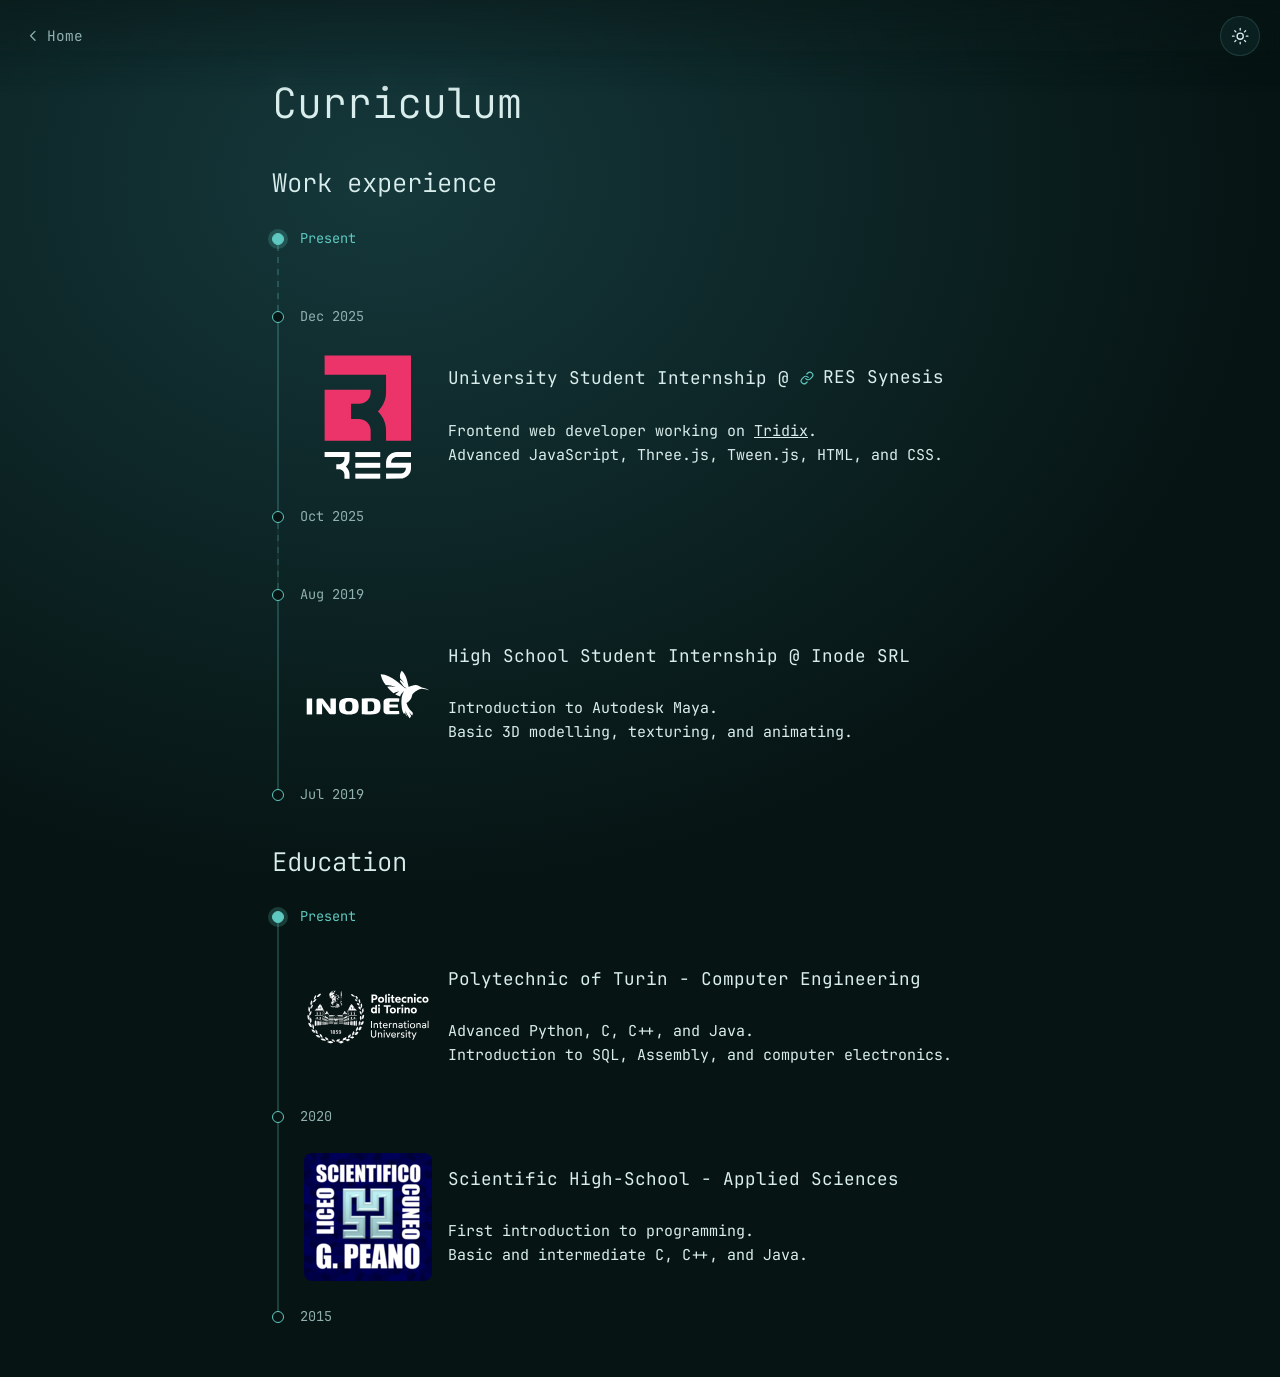
==== curriculum/index.html @ 131316e9 "Website V1.0" ====
<!DOCTYPE html>
<html lang="en" data-theme="dark">
	<head>
		<meta charset="UTF-8" />
		<meta name="viewport" content="width=device-width, initial-scale=1" />
		<meta name="author" content="Pietro Locatelli" />
		<title>Pietro Locatelli · Curriculum</title>
		<meta name="description" content="Work experience and education of Pietro Locatelli." />

		<link rel="preload" href="/assets/fonts/JetBrainsMono.woff2" as="font" type="font/woff2" crossorigin>
		<link rel="stylesheet" href="/styles/pages.css">
		<link rel="stylesheet" href="/styles/curriculum.css">

		<script>
			try {
				document.documentElement.dataset.theme =
					localStorage.getItem('theme') === 'light' ? 'light' : 'dark';
			} catch (e) {}
		</script>
		<script src="/scripts/theme.js" defer></script>
	</head>

	<body>
		<header class="topbar">
			<a class="back" href="/">
				<svg viewBox="0 0 24 24" fill="none" stroke="currentColor" stroke-width="1.75"
					 stroke-linecap="round" stroke-linejoin="round" aria-hidden="true" focusable="false">
					<path d="m15 18-6-6 6-6"/>
				</svg>
				Home
			</a>

			<button class="theme-toggle" id="theme-toggle" type="button" aria-label="Switch to light mode">
				<svg class="icon-sun" viewBox="0 0 24 24" fill="none" stroke="currentColor" stroke-width="1.75"
					 stroke-linecap="round" stroke-linejoin="round" aria-hidden="true" focusable="false">
					<circle cx="12" cy="12" r="4"/>
					<path d="M12 2v2M12 20v2M4.93 4.93l1.41 1.41M17.66 17.66l1.41 1.41M2 12h2M20 12h2M4.93 19.07l1.41-1.41M17.66 6.34l1.41-1.41"/>
				</svg>
				<svg class="icon-moon" viewBox="0 0 24 24" fill="none" stroke="currentColor" stroke-width="1.75"
					 stroke-linecap="round" stroke-linejoin="round" aria-hidden="true" focusable="false">
					<path d="M21 12.79A9 9 0 1 1 11.21 3 7 7 0 0 0 21 12.79z"/>
				</svg>
			</button>
		</header>

		<main class="page page--top">
			<div class="container container--wide">

				<!-- Central section. A sidebar can later sit next to this wrapper. -->
				<div class="cv-main">
					<h1>Curriculum</h1>
					<p class="lead"></p>

					<!-- ===== Timeline: work experience =====
						 Always one more marker than entries:
						 marker, entry, marker, entry, ..., marker.
						 The first marker is styled as "now". Copy this whole <section>
						 to make another timeline. -->
					<section class="timeline-section" aria-labelledby="work-heading">
						<h2 id="work-heading">Work experience</h2>

						<ol class="timeline">
							<li class="timeline-marker">Present</li>

							<li class="timeline-gap" aria-hidden="true"></li>

							<li class="timeline-marker"><time datetime="Dec 2025">Dec 2025</time></li>

							<li class="timeline-item">
								<article class="timeline-entry">
									<img class="entry-thumb show-on-dark"  src="/assets/images/logo-res-light.svg"
										 alt="RES Synesis" loading="lazy">
									<img class="entry-thumb show-on-light" src="/assets/images/logo-res-dark.svg"
										 alt="RES Synesis" loading="lazy">
									<h3>University Student Internship @ <a href="https://res-group.eu/gruppo-res/res-synesis/" target="_blank" rel="noopener noreferrer">
										RES Synesis</a></h3>
									<div class="entry-description">
										<p>Frontend web developer working on <a href="/projects/#tridix" style="text-decoration: underline;">
											Tridix</a>.<br>Advanced JavaScript, Three.js, Tween.js, HTML, and CSS.</p>
									</div>
								</article>
							</li>

							<li class="timeline-marker"><time datetime="Oct 2025">Oct 2025</time></li>

							<li class="timeline-gap" aria-hidden="true"></li>

							<li class="timeline-marker"><time datetime="Aug 2019">Aug 2019</time></li>

							<li class="timeline-item">
								<article class="timeline-entry">
									<img class="entry-thumb show-on-dark"  src="/assets/images/logo-inode-light.svg"
										 alt="Inode SRL" loading="lazy">
									<img class="entry-thumb show-on-light" src="/assets/images/logo-inode-dark.svg"
										 alt="Inode SRL" loading="lazy">
									<h3>High School Student Internship @ Inode SRL</h3>
									<div class="entry-description">
										<p>Introduction to Autodesk Maya.<br>Basic 3D modelling, texturing, and animating.</p>
									</div>
								</article>
							</li>

							<li class="timeline-marker"><time datetime="Jul 2019">Jul 2019</time></li>
						</ol>
					</section>

					<!-- ===== Timeline: education ===== -->
					<section class="timeline-section" aria-labelledby="education-heading">
						<h2 id="education-heading">Education</h2>

						<ol class="timeline">
							<li class="timeline-marker">Present</li>

							<li class="timeline-item">
								<article class="timeline-entry">
									<img class="entry-thumb show-on-dark"  src="/assets/images/logo-polito-light.svg"
										 alt="Polytechnic of Turin" loading="lazy">
									<img class="entry-thumb show-on-light" src="/assets/images/logo-polito-dark.svg"
										 alt="Polytechnic of Turin" loading="lazy">
									<h3>Polytechnic of Turin - Computer Engineering</h3>
									<div class="entry-description">
										<p>Advanced Python, C, C++, and Java.<br>Introduction to SQL, Assembly, and computer electronics.</p>
									</div>
								</article>
							</li>

							<li class="timeline-marker"><time datetime="2020">2020</time></li>

							<li class="timeline-item">
								<article class="timeline-entry">
									<img class="entry-thumb" src="/assets/images/logo-liceo.png"
										 alt="Scientific High-School">
									<h3>Scientific High-School - Applied Sciences</h3>
									<div class="entry-description">
										<p>First introduction to programming.<br>Basic and intermediate C, C++, and Java.</p>
									</div>
								</article>
							</li>

							<li class="timeline-marker"><time datetime="2015">2015</time></li>
						</ol>
					</section>
				</div>

			</div>
		</main>
	</body>
</html>
---- styles/pages.css ----
/* Shared styles for the static pages (Contacts, Curriculum, Projects) */

@font-face {
  font-family: "JetBrains Mono";
  src: url("/assets/fonts/JetBrainsMono.woff2") format("woff2");
  font-weight: 100 800;
  font-style: normal;
  font-display: swap;
}

/* ---------- Theme tokens ---------- */
/* Dark is the default so the pages match the homepage, also with JS disabled */
:root,
:root[data-theme="dark"] {
  color-scheme: dark;
  --bg: #061413;
  --bg-glow: #15383b;
  --surface: rgb(21 56 59 / 0.35);
  --surface-hover: rgb(21 56 59 / 0.7);
  --border: rgb(140 210 205 / 0.16);
  --border-hover: rgb(110 220 210 / 0.45);
  --text: #d9eeec;
  --muted: #8fb0ae;
  --accent: #5ec9c0;
}

:root[data-theme="light"] {
  color-scheme: light;
  --bg: #e1edeb;
  --bg-glow: #f8fcfb;
  --surface: rgb(255 255 255 / 0.6);
  --surface-hover: rgb(255 255 255 / 0.95);
  --border: rgb(6 20 19 / 0.14);
  --border-hover: rgb(11 111 114 / 0.5);
  --text: #0b1f20;
  --muted: #4a6866;
  --accent: #0b6f72;
}

/* ---------- Base ---------- */
*,
*::before,
*::after {
  box-sizing: border-box;
}

body {
  margin: 0;
  min-height: 100vh;
  font-family: "JetBrains Mono", ui-monospace, "SF Mono", Menlo, Consolas, monospace;
  font-size: 15px;
  line-height: 1.6;
  font-synthesis: none;
  color: var(--text);
  background: var(--bg) radial-gradient(ellipse at 30% 20%, var(--bg-glow), var(--bg) 70%) fixed;
  -webkit-font-smoothing: antialiased;
}

a {
  color: inherit;
  text-decoration: none;
}

:focus-visible {
  outline: 2px solid var(--accent);
  outline-offset: 3px;
  border-radius: 6px;
}

h1 {
  margin: 0 0 1rem;
  font-size: clamp(1.9rem, 5vw, 2.6rem);
  font-weight: 300;
  line-height: 1.15;
}

/* ---------- Top bar: back link (left) + theme toggle (right) ---------- */
.topbar {
  position: fixed;
  inset: 0 0 auto 0;
  z-index: 10;
  display: flex;
  align-items: center;
  justify-content: space-between;
  padding: 1rem 1.25rem;
}

.back {
  display: inline-flex;
  align-items: center;
  gap: 0.35rem;
  padding: 0.5rem 0.75rem 0.5rem 0.25rem;
  color: var(--muted);
  font-size: 0.9rem;
  transition: color 0.2s;
}
.back:hover {
  color: var(--text);
}
.back svg {
  width: 1.1rem;
  height: 1.1rem;
}

.theme-toggle {
  display: grid;
  place-items: center;
  width: 2.5rem;
  height: 2.5rem;
  padding: 0;
  border: 1px solid var(--border);
  border-radius: 50%;
  background: var(--surface);
  color: var(--text);
  cursor: pointer;
  transition: border-color 0.2s, background-color 0.2s;
}
.theme-toggle:hover {
  border-color: var(--border-hover);
  background: var(--surface-hover);
}
.theme-toggle svg {
  display: block;
  width: 1.15rem;
  height: 1.15rem;
}
/* Show the icon of the mode you will switch to */
.theme-toggle .icon-moon {
  display: none;
}
:root[data-theme="light"] .theme-toggle .icon-sun {
  display: none;
}
:root[data-theme="light"] .theme-toggle .icon-moon {
  display: block;
}

/* ---------- Page layout ---------- */
.page {
  min-height: 100vh;
  display: grid;
  align-content: center;
  justify-items: center;
  padding: 5rem 1.5rem 3rem;
}

.container {
  width: 100%;
  max-width: 34rem;
}

.lead {
  margin: 0 0 2.5rem;
  max-width: 46ch;
  color: var(--muted);
}

/* ---------- Contact list ---------- */
.contact-list {
  margin: 0;
  padding: 0;
  list-style: none;
  border-top: 1px solid var(--border);
}

.contact-list li {
  border-bottom: 1px solid var(--border);
}

.contact-link {
  display: flex;
  align-items: center;
  gap: 1.1rem;
  padding: 1.2rem 0.25rem;
  font-size: 1.05rem;
  transition: color 0.2s, padding-left 0.2s;
}
.contact-link:hover {
  color: var(--accent);
  padding-left: 0.75rem;
}

.contact-link svg {
  flex: none;
  width: 1.5rem;
  height: 1.5rem;
  color: var(--accent);
}

.contact-link span {
  min-width: 0;
  overflow-wrap: anywhere;
}

/* Top bar (blur) */
.topbar::before {
  content: "";
  position: absolute;
  inset: 0 0 -1.25rem 0;
  z-index: -1;
  pointer-events: none;
  background: linear-gradient(to bottom, color-mix(in srgb, var(--bg) 45%, transparent), transparent);
  -webkit-backdrop-filter: blur(10px);
  backdrop-filter: blur(10px);
  -webkit-mask-image: -webkit-linear-gradient(to bottom, #000 55%, transparent);
  mask-image: linear-gradient(to bottom, #000 55%, transparent);
}
.page--top {
  align-content: start;
}
.container--wide {
  max-width: 46rem;
}

/* Hyperlink styling with icon for the headings */
article h2 a,
article h3 a {
  display: inline-flex;
  align-items: center;
  gap: 0.5em;
}

article h2 a::before,
article h3 a::before {
  content: "";
  flex: none;
  width: 0.8em;
  height: 0.8em;
  background-color: var(--accent);
  -webkit-mask: url("data:image/svg+xml,%3Csvg xmlns='http://www.w3.org/2000/svg' viewBox='0 0 24 24' fill='none' stroke='black' stroke-width='2' stroke-linecap='round' stroke-linejoin='round'%3E%3Cpath d='M10 13a5 5 0 0 0 7.54.54l3-3a5 5 0 0 0-7.07-7.07l-1.72 1.71'/%3E%3Cpath d='M14 11a5 5 0 0 0-7.54-.54l-3 3a5 5 0 0 0 7.07 7.07l1.71-1.71'/%3E%3C/svg%3E") center / contain no-repeat;
  mask: url("data:image/svg+xml,%3Csvg xmlns='http://www.w3.org/2000/svg' viewBox='0 0 24 24' fill='none' stroke='black' stroke-width='2' stroke-linecap='round' stroke-linejoin='round'%3E%3Cpath d='M10 13a5 5 0 0 0 7.54.54l3-3a5 5 0 0 0-7.07-7.07l-1.72 1.71'/%3E%3Cpath d='M14 11a5 5 0 0 0-7.54-.54l-3 3a5 5 0 0 0 7.07 7.07l1.71-1.71'/%3E%3C/svg%3E") center / contain no-repeat;
}

article a {
  transition: color 0.2s;
}

article a:hover {
  color: var(--accent);
}

/* Theme-specific images: dark is the default, matching pages.css */
:root:not([data-theme="light"]) .show-on-light,
:root[data-theme="light"] .show-on-dark {
  display: none;
}

/* ---------- Reduced motion ---------- */
@media (prefers-reduced-motion: reduce) {
  *,
  *::before,
  *::after {
    transition: none !important;
  }
}
---- styles/curriculum.css ----
/* Curriculum page (central section). Load after pages.css. */

/* ---------- Sections ---------- */
.timeline-section + .timeline-section {
  margin-top: 2.5rem;
}

.timeline-section h2 {
  margin: 0 0 1.75rem;
  font-size: 1.6rem;
  font-weight: 300;
  line-height: 1.2;
}

/* ---------- Timeline ---------- */

/* An <ol> that alternates date markers and entries */
.timeline {
  --dot: 0.75rem;
  --marker-h: 1.5rem;
  --thumb: 8rem;

  position: relative;
  margin: 0;
  padding: 0;
  list-style: none;
}

/* The vertical line: runs from the first dot's center to the last dot's center */
.timeline::before {
  content: "";
  position: absolute;
  top: calc(var(--marker-h) / 2);
  bottom: calc(var(--marker-h) / 2);
  left: calc(var(--dot) / 2);
  width: 1px;
  background: var(--border-hover);
  transform: translateX(-50%);
}

/* Empty period: covers the line with background-colored dashes */
.timeline-gap {
  position: relative;
  height: 54px;
}

.timeline-gap::before {
  content: "";
  position: absolute;
  top: 0;
  bottom: 0;
  left: calc(var(--dot) / 2);
  width: 1px;
  transform: translateX(-50%);
  background: repeating-linear-gradient(to bottom, var(--bg) 0 6px, transparent 6px 12px);
}

/* Date marker: a dot on the line plus its label */
.timeline-marker {
  position: relative;
  display: flex;
  align-items: center;
  gap: 1rem;
  height: var(--marker-h);
  color: var(--muted);
  font-size: 0.85rem;
}
.timeline-marker::before {
  content: "";
  flex: none;
  width: var(--dot);
  height: var(--dot);
  box-sizing: border-box;
  border: 1.5px solid var(--accent);
  border-radius: 50%;
  background: var(--bg);
}

/* The first marker is the present */
.timeline-marker:first-child {
  color: var(--accent);
}
.timeline-marker:first-child::before {
  border-color: var(--accent);
  background: var(--accent);
  box-shadow: 0 0 0 4px color-mix(in srgb, var(--accent) 22%, transparent);
}

/* ---------- Entry ---------- */
.timeline-item {
  padding: 1.5rem 0 1.5rem calc(var(--dot) + 1.25rem);
}

.timeline-entry {
  display: grid;
  grid-template-columns: var(--thumb) 1fr;
  align-items: center;
  column-gap: 1rem;
}
/* No photo: the title takes the full width */
.timeline-entry:not(:has(.entry-thumb)) {
  grid-template-columns: 1fr;
}

.entry-thumb {
  display: block;
  width: var(--thumb);
  height: var(--thumb);
  object-fit: contain;
  border: 0px solid var(--border);
  border-radius: 8px;
  padding: 0rem;

  grid-row: 1 / span 2;
  align-self: start;
}

.timeline-entry h3 {
  margin: 0;
  font-size: 1.1rem;
  font-weight: 400;
  line-height: 1.3;
}

/* Description sits below the photo + title row, full width.
   To tuck it under the title instead (to the right of the photo), use:
.entry-description {
  grid-column: 1 / -1;
  max-width: 62ch;
}*/

.entry-description {
  grid-column: 2;
}

.entry-description p {
  margin: 0 0 1em;
}

.entry-description p:last-child {
  margin-bottom: 0;
}

@media (max-width: 480px) {
  .timeline {
    --thumb: 3.75rem;
  }
  .timeline-item {
    padding-left: calc(var(--dot) + 1rem);
  }
  .timeline-entry h3 {
    font-size: 1rem;
  }
}
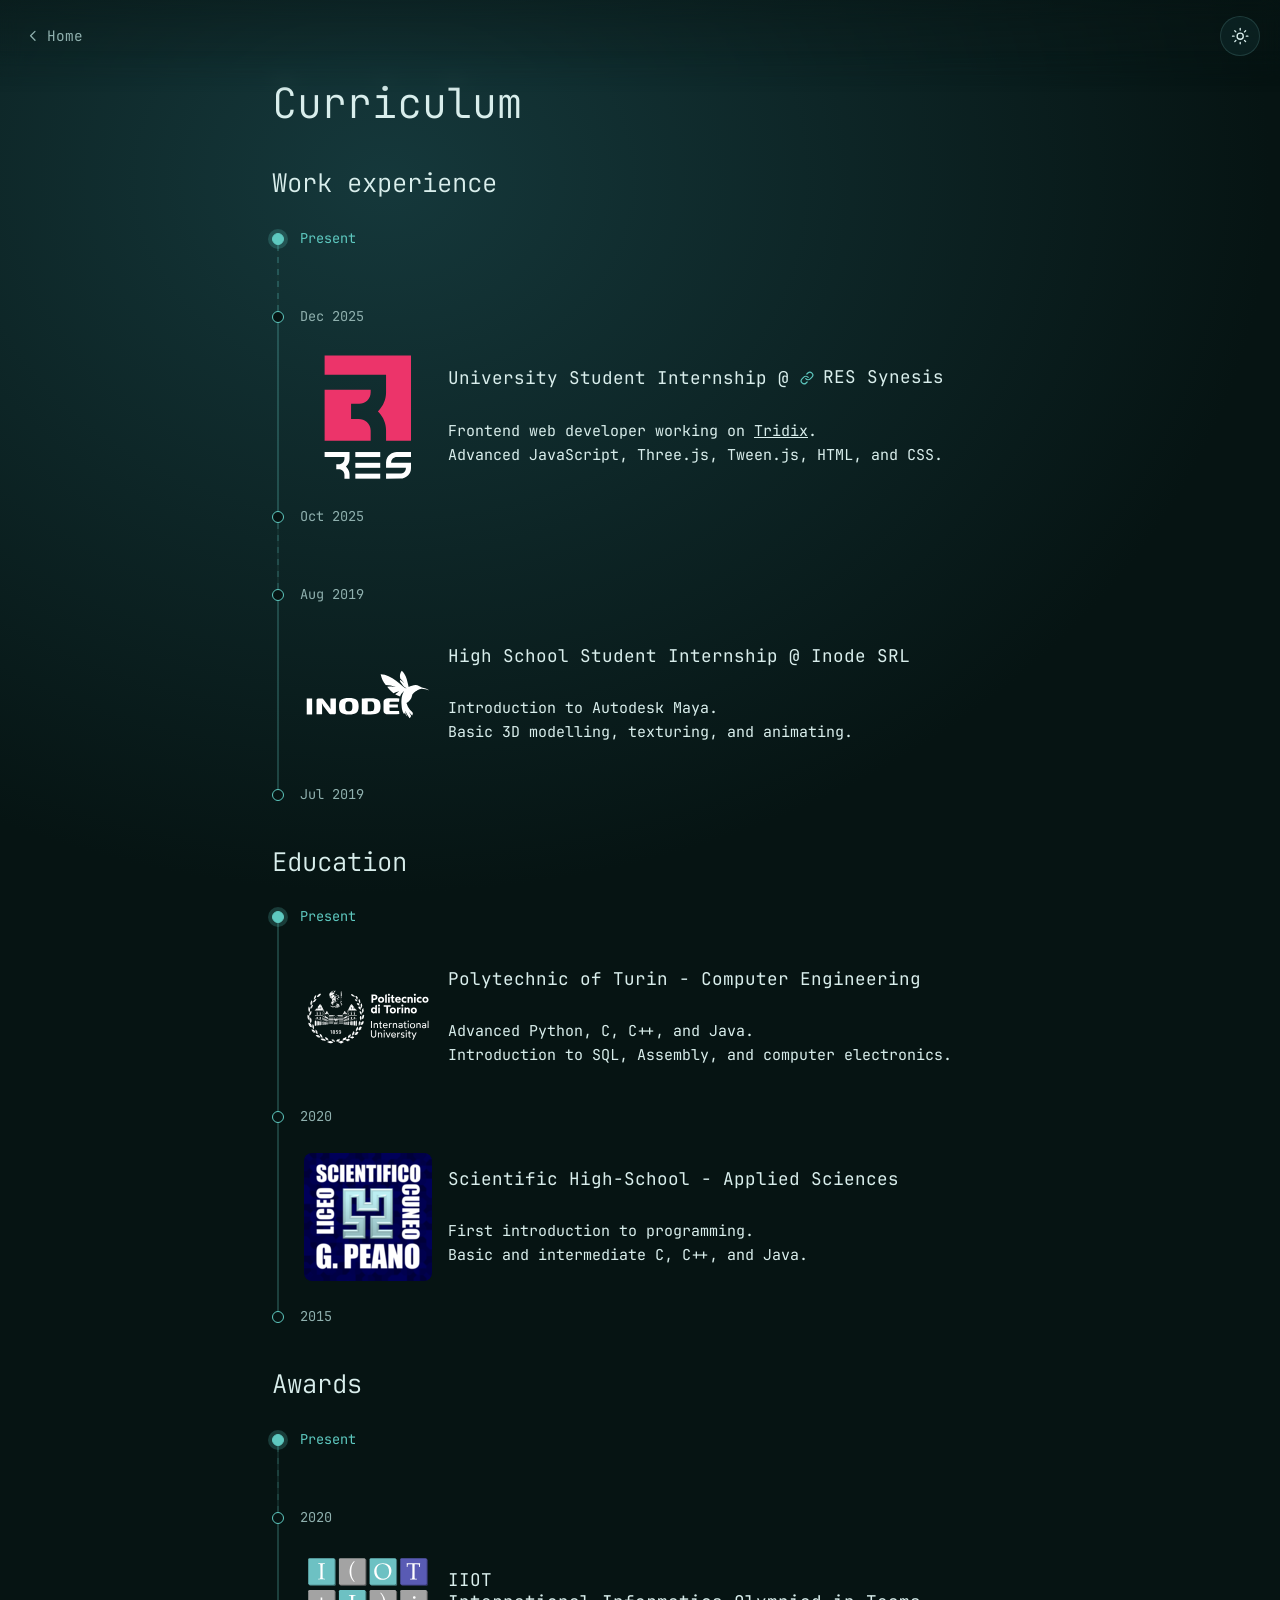
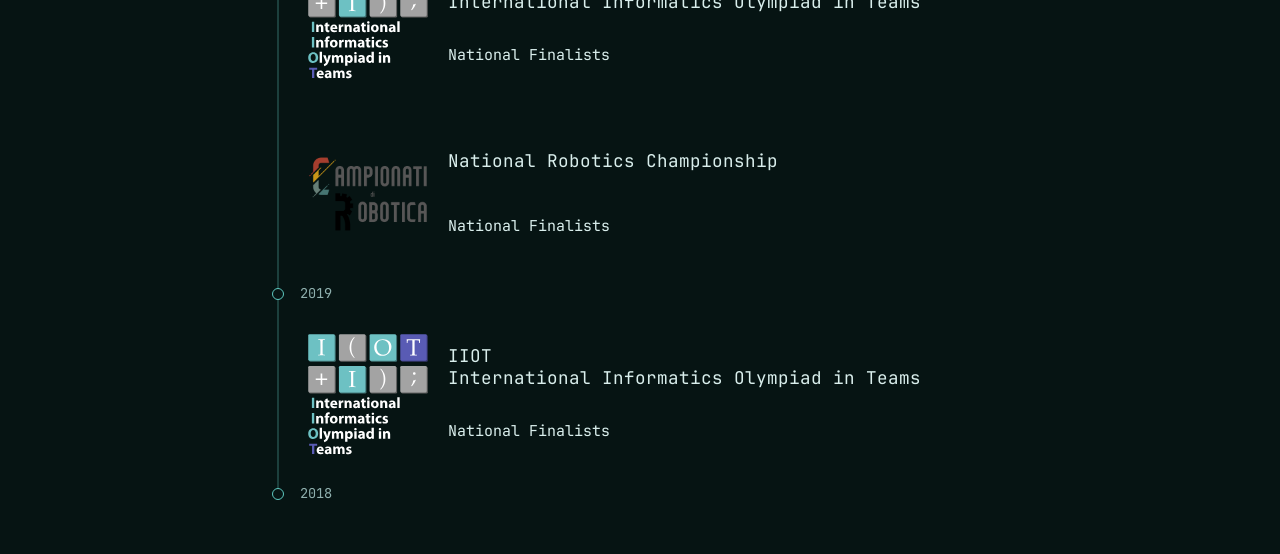
==== commit 48e3c58d: "Changed homepage fade transition logic to hopefully fix it. Added awards in curriculum." ====
--- a/curriculum/index.html
+++ b/curriculum/index.html
@@ -140,6 +140,62 @@
 							<li class="timeline-marker"><time datetime="2015">2015</time></li>
 						</ol>
 					</section>
+
+					<!-- ===== Timeline: awards ===== -->
+					<section class="timeline-section" aria-labelledby="awards-heading">
+						<h2 id="awards-heading">Awards</h2>
+
+						<ol class="timeline">
+							<li class="timeline-marker">Present</li>
+
+							<li class="timeline-gap" aria-hidden="true"></li>
+
+							<li class="timeline-marker"><time datetime="2020">2020</time></li>
+
+							<li class="timeline-item">
+								<article class="timeline-entry">
+									<img class="entry-thumb show-on-dark"  src="/assets/images/logo-iiot-light.svg"
+										 alt="IIOT" loading="lazy">
+									<img class="entry-thumb show-on-light" src="/assets/images/logo-iiot-dark.svg"
+										 alt="IIOT" loading="lazy">
+									<h3>IIOT<br>International Informatics Olympiad in Teams</h3>
+									<div class="entry-description">
+										<p>National Finalists</p>
+									</div>
+								</article>
+							</li>
+
+							<li class="timeline-item">
+								<article class="timeline-entry">
+									<img class="entry-thumb show-on-dark"  src="/assets/images/logo-campionati-robotica.png"
+										 alt="IIOT" loading="lazy">
+									<img class="entry-thumb show-on-light" src="/assets/images/logo-campionati-robotica.png"
+										 alt="IIOT" loading="lazy">
+									<h3>National Robotics Championship</h3>
+									<div class="entry-description">
+										<p>National Finalists</p>
+									</div>
+								</article>
+							</li>
+
+							<li class="timeline-marker"><time datetime="2019">2019</time></li>
+
+							<li class="timeline-item">
+								<article class="timeline-entry">
+									<img class="entry-thumb show-on-dark"  src="/assets/images/logo-iiot-light.svg"
+										 alt="IIOT" loading="lazy">
+									<img class="entry-thumb show-on-light" src="/assets/images/logo-iiot-dark.svg"
+										 alt="IIOT" loading="lazy">
+									<h3>IIOT<br>International Informatics Olympiad in Teams</h3>
+									<div class="entry-description">
+										<p>National Finalists</p>
+									</div>
+								</article>
+							</li>
+
+							<li class="timeline-marker"><time datetime="2018">2018</time></li>
+						</ol>
+					</section>
 				</div>
 
 			</div>
